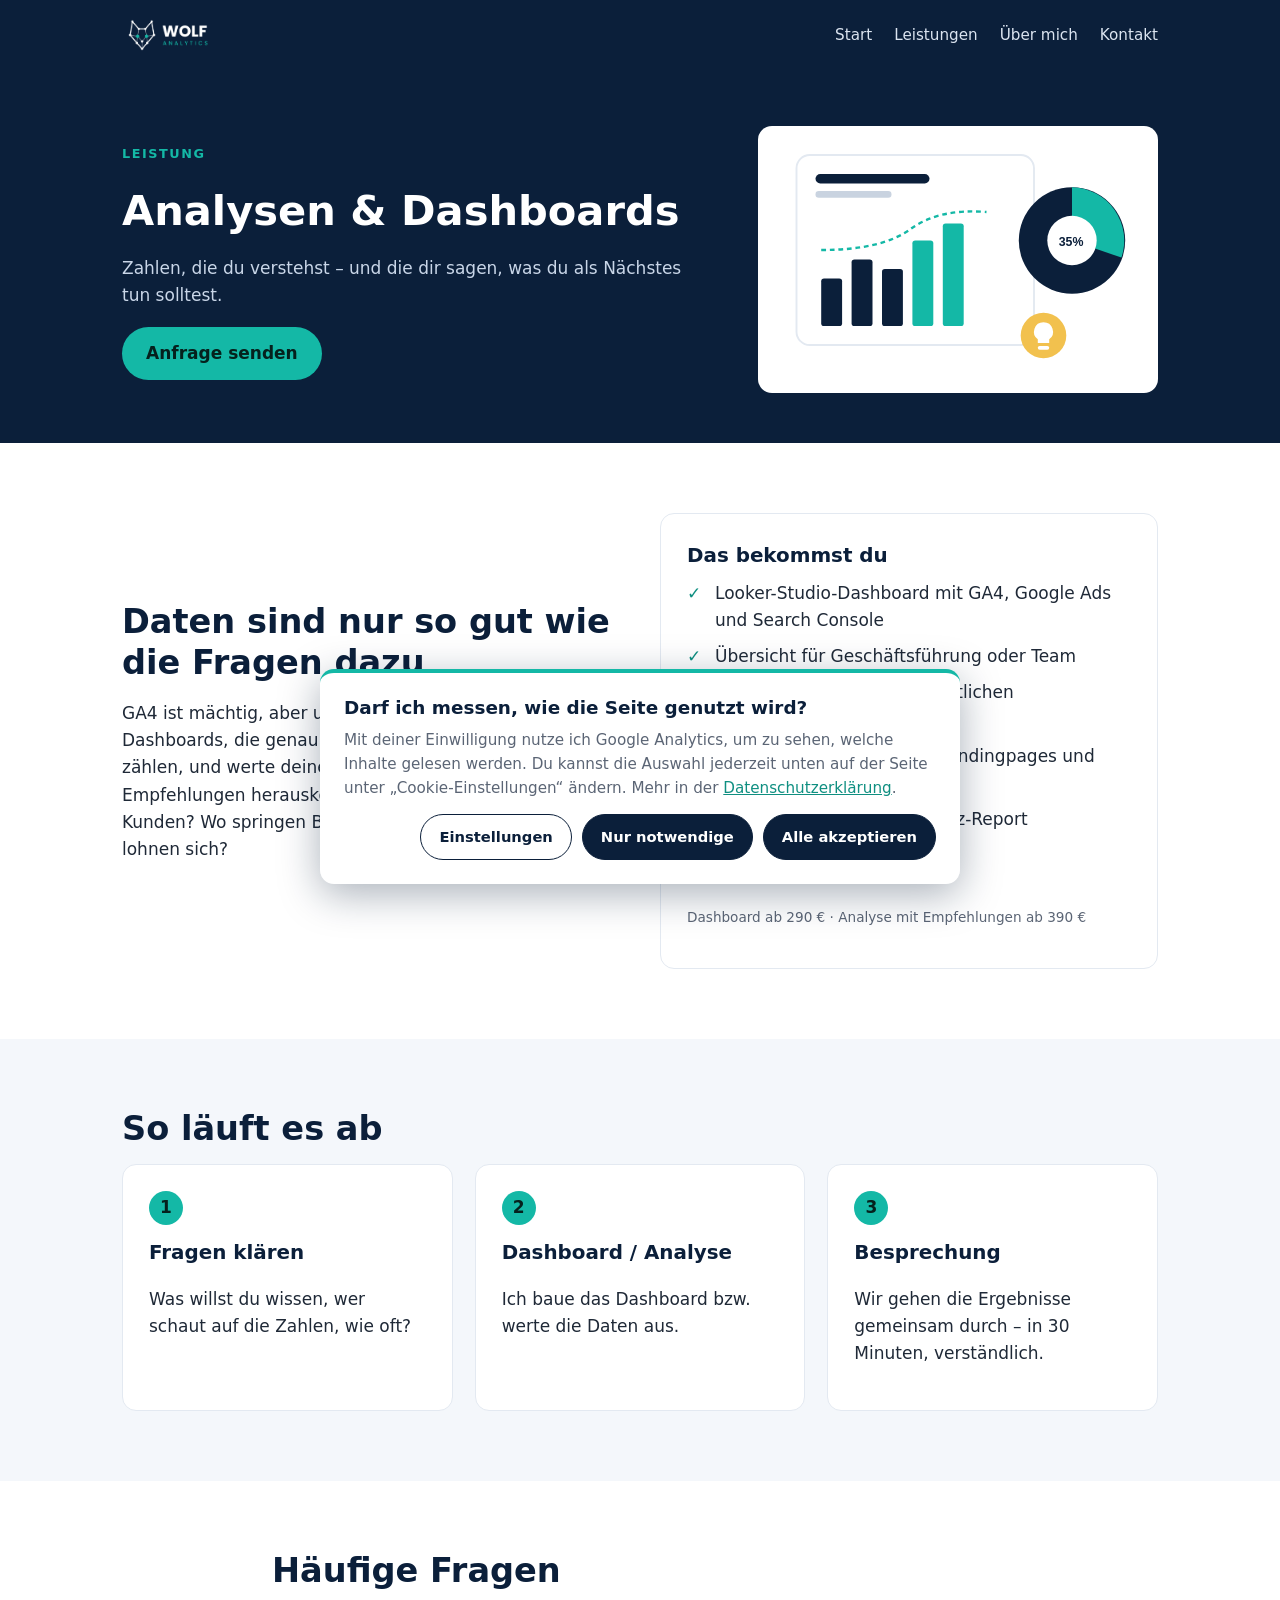
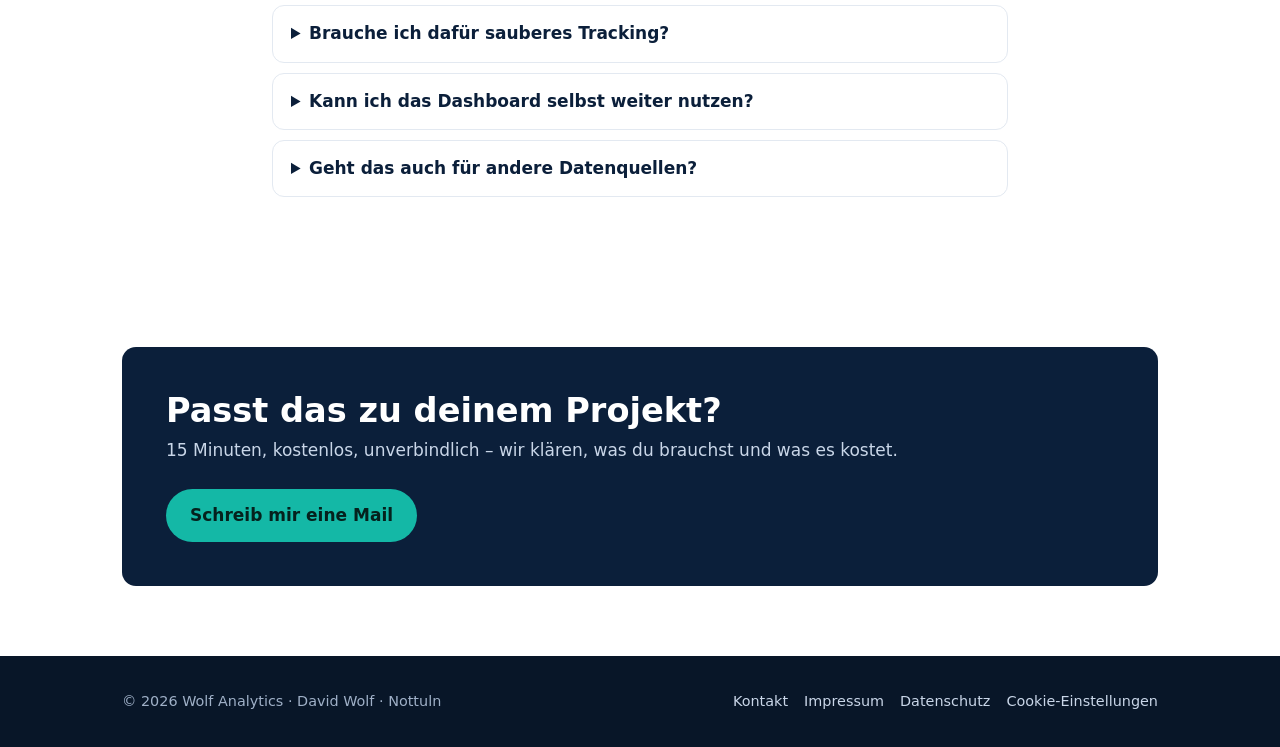
==== analysen.html @ b10b2778 "Neue Leistungsseiten (Tracking-Setup, Google Ads, Analysen, Unternehmensprofil), SVG-Illustrationen," ====
<!DOCTYPE html>
<html lang="de">
<head>
<meta charset="utf-8">
<meta name="viewport" content="width=device-width, initial-scale=1">
<title>Analysen & Looker-Studio-Dashboards – Wolf Analytics</title>
<meta name="description" content="Verständliche Auswertungen und Looker-Studio-Dashboards für GA4, Google Ads und Search Console – mit klaren Handlungsempfehlungen. Ab 290 €.">
<link rel="canonical" href="https://wolfanalytics.de/analysen.html">
<meta name="robots" content="index, follow">
<meta property="og:type" content="website">
<meta property="og:locale" content="de_DE">
<meta property="og:site_name" content="Wolf Analytics">
<meta property="og:title" content="Analysen & Looker-Studio-Dashboards – Wolf Analytics">
<meta property="og:description" content="Verständliche Auswertungen und Looker-Studio-Dashboards für GA4, Google Ads und Search Console – mit klaren Handlungsempfehlungen. Ab 290 €.">
<meta property="og:url" content="https://wolfanalytics.de/analysen.html">
<meta property="og:image" content="https://wolfanalytics.de/img/logo-dunkel.png">
<link rel="icon" href="img/icon.png">

<script>
window.dataLayer=window.dataLayer||[];function gtag(){dataLayer.push(arguments);}
gtag('consent','default',{ad_storage:'denied',ad_user_data:'denied',ad_personalization:'denied',analytics_storage:'denied',wait_for_update:500});
</script>
<script src="consent.js" defer></script>
<link rel="stylesheet" href="style.css">
</head>
<body>
<header class="site"><div class="wrap">
  <a class="brand" href="./"><img src="img/logo-dunkel.png" alt="Wolf Analytics" onerror="this.outerHTML='<span>WOLF<small>ANALYTICS</small></span>'"></a>
  <button class="menu-toggle" aria-label="Menü" onclick="document.querySelector('nav.main').classList.toggle('open')">☰</button>
  <nav class="main"><a href="index.html">Start</a><a href="leistungen.html">Leistungen</a><a href="ueber-mich.html">Über mich</a><a href="kontakt.html">Kontakt</a></nav>
</div></header>
<main>
<section class="page-head"><div class="wrap hero-grid">
  <div><span class="eyebrow">Leistung</span><h1>Analysen &amp; Dashboards</h1><p>Zahlen, die du verstehst – und die dir sagen, was du als Nächstes tun solltest.</p>
  <a class="btn" href="mailto:david@wolfanalytics.de?subject=Anfrage%20Analyse" style="margin-top:18px">Anfrage senden</a></div>
  <img class="hero-img" src="img/illu/analysen.svg" alt="" width="400" height="260">
</div></section>

<section><div class="wrap split">
  <div><h2>Daten sind nur so gut wie die Fragen dazu</h2><p>GA4 ist mächtig, aber unübersichtlich. Ich baue dir Dashboards, die genau die Zahlen zeigen, die für dich zählen, und werte deine Daten so aus, dass konkrete Empfehlungen herauskommen: Welche Kanäle bringen Kunden? Wo springen Besucher ab? Welche Kampagnen lohnen sich?</p></div>
  <div class="card"><h3>Das bekommst du</h3><ul class="check"><li>Looker-Studio-Dashboard mit GA4, Google Ads und Search Console</li><li>Übersicht für Geschäftsführung oder Team</li><li>Einmalige Analyse mit schriftlichen Empfehlungen</li><li>Auswertung von Kanälen, Landingpages und Conversions</li><li>Auf Wunsch monatlicher Kurz-Report</li></ul>
  <div class="price">ab 290 €</div><p class="note">Dashboard ab 290 € · Analyse mit Empfehlungen ab 390 €</p></div>
</div></section>

<section class="soft"><div class="wrap">
  <h2>So läuft es ab</h2>
  <div class="grid c3"><div class="card"><span class="num">1</span><h3>Fragen klären</h3><p>Was willst du wissen, wer schaut auf die Zahlen, wie oft?</p></div><div class="card"><span class="num">2</span><h3>Dashboard / Analyse</h3><p>Ich baue das Dashboard bzw. werte die Daten aus.</p></div><div class="card"><span class="num">3</span><h3>Besprechung</h3><p>Wir gehen die Ergebnisse gemeinsam durch – in 30 Minuten, verständlich.</p></div></div>
</div></section>

<section><div class="wrap narrow">
  <h2>Häufige Fragen</h2>
  <details class='faq'><summary>Brauche ich dafür sauberes Tracking?</summary><p>Ja – sonst analysieren wir falsche Zahlen. Wenn ich Zweifel habe, sage ich es dir vorher und wir prüfen zuerst das Tracking.</p></details><details class='faq'><summary>Kann ich das Dashboard selbst weiter nutzen?</summary><p>Ja, es gehört dir und aktualisiert sich automatisch.</p></details><details class='faq'><summary>Geht das auch für andere Datenquellen?</summary><p>Häufig ja, z. B. Shop-Daten oder Tabellen. Sprich mich einfach an.</p></details>
</div></section>

<section><div class="wrap"><div class="cta-band">
  <div><h2>Passt das zu deinem Projekt?</h2><p>15 Minuten, kostenlos, unverbindlich – wir klären, was du brauchst und was es kostet.</p></div>
  <a class="btn" href="mailto:david@wolfanalytics.de?subject=Anfrage%20Analyse">Schreib mir eine Mail</a>
</div></div></section>

</main>
<footer class="site"><div class="wrap">
  <div>© 2026 Wolf Analytics · David Wolf · Nottuln</div>
  <div><a href="kontakt.html">Kontakt</a><a href="impressum.html">Impressum</a><a href="datenschutz.html">Datenschutz</a><button type="button" class="linklike" data-open-consent>Cookie-Einstellungen</button></div>
</div></footer>
</body>
</html>
---- style.css ----
:root{
  --navy:#0B1F3A;
  --navy-2:#13294b;
  --teal:#14B8A6;
  --teal-dark:#0f8f81;
  --text:#1f2937;
  --muted:#5b6575;
  --bg:#ffffff;
  --bg-soft:#f4f7fb;
  --radius:14px;
  --max:1080px;
}
*{box-sizing:border-box}
html{scroll-behavior:smooth}
body{
  margin:0;
  font-family:system-ui,-apple-system,"Segoe UI",Roboto,"Helvetica Neue",Arial,sans-serif;
  color:var(--text);
  background:var(--bg);
  line-height:1.6;
  font-size:17px;
}
a{color:var(--teal-dark)}
img{max-width:100%;height:auto}
.wrap{max-width:var(--max);margin:0 auto;padding:0 22px}

/* Header */
header.site{
  background:var(--navy);
  position:sticky;top:0;z-index:10;
}
header.site .wrap{display:flex;align-items:center;justify-content:space-between;min-height:70px;gap:16px}
.brand{display:flex;align-items:center;text-decoration:none;color:#fff;font-weight:800;letter-spacing:.06em}
.brand img{height:40px;width:auto}
.brand span small{display:block;font-size:.62rem;letter-spacing:.32em;color:var(--teal);font-weight:600}
nav.main{display:flex;gap:22px;flex-wrap:wrap}
nav.main a{color:#dbe4f0;text-decoration:none;font-size:.95rem}
nav.main a:hover,nav.main a.active{color:#fff;border-bottom:2px solid var(--teal)}
.menu-toggle{display:none;background:none;border:1px solid #3b4f6e;color:#fff;border-radius:8px;padding:6px 10px;font-size:1rem}

/* Hero */
.hero{background:linear-gradient(160deg,var(--navy) 0%,var(--navy-2) 100%);color:#fff;padding:80px 0 90px}
.hero h1{font-size:clamp(2rem,4.5vw,3.1rem);line-height:1.15;margin:0 0 18px;max-width:780px}
.hero p.lead{font-size:1.2rem;color:#c9d6e8;max-width:680px;margin:0 0 30px}
.eyebrow{display:inline-block;color:var(--teal);font-weight:700;letter-spacing:.12em;text-transform:uppercase;font-size:.8rem;margin-bottom:14px}

.btn{display:inline-block;background:var(--teal);color:#05211d;font-weight:700;text-decoration:none;padding:13px 24px;border-radius:999px;transition:background .15s}
.btn:hover{background:#2dd4bf}
.btn.ghost{background:transparent;color:#fff;border:1.5px solid #4c6386;margin-left:10px}
.btn.ghost:hover{border-color:var(--teal)}

/* Sections */
section{padding:70px 0}
section.soft{background:var(--bg-soft)}
h2{font-size:clamp(1.6rem,3vw,2.1rem);color:var(--navy);margin:0 0 14px;line-height:1.2}
h3{color:var(--navy);margin:0 0 8px}
.intro{color:var(--muted);max-width:700px;margin:0 0 36px}

.grid{display:grid;gap:22px}
.grid.c3{grid-template-columns:repeat(3,1fr)}
.grid.c2{grid-template-columns:repeat(2,1fr)}
.card{background:#fff;border:1px solid #e3e9f1;border-radius:var(--radius);padding:26px}
.card .num{display:inline-flex;width:34px;height:34px;border-radius:50%;background:var(--teal);color:#05211d;font-weight:800;align-items:center;justify-content:center;margin-bottom:12px}

ul.check{list-style:none;padding:0;margin:0}
ul.check li{padding-left:28px;position:relative;margin-bottom:9px}
ul.check li::before{content:"✓";position:absolute;left:0;color:var(--teal-dark);font-weight:800}

.price{font-size:2rem;font-weight:800;color:var(--navy);margin:6px 0 2px}
.price small{font-size:.9rem;color:var(--muted);font-weight:500}
.card.featured{border:2px solid var(--teal);position:relative}
.badge{position:absolute;top:-12px;left:22px;background:var(--teal);color:#05211d;font-size:.75rem;font-weight:800;padding:3px 10px;border-radius:999px}
.note{font-size:.85rem;color:var(--muted)}

.cta-band{background:var(--navy);color:#fff;border-radius:var(--radius);padding:44px;display:flex;justify-content:space-between;align-items:center;gap:24px;flex-wrap:wrap}
.cta-band h2{color:#fff;margin:0 0 6px}
.cta-band p{margin:0;color:#c9d6e8}

.page-head{background:var(--navy);color:#fff;padding:56px 0 50px}
.page-head h1{margin:0;font-size:clamp(1.8rem,4vw,2.6rem)}
.page-head p{color:#c9d6e8;margin:10px 0 0;max-width:680px}

.legal h2{font-size:1.3rem;margin-top:34px}
.legal h3{font-size:1.05rem;margin-top:22px}

.contact-box{display:flex;gap:18px;align-items:center;margin:14px 0}
.contact-box .ico{width:46px;height:46px;border-radius:12px;background:var(--bg-soft);display:flex;align-items:center;justify-content:center;font-size:1.3rem}

/* Footer */
footer.site{background:#081628;color:#9fb0c7;padding:34px 0;font-size:.9rem}
footer.site .wrap{display:flex;justify-content:space-between;gap:16px;flex-wrap:wrap}
footer.site a{color:#c9d6e8;text-decoration:none;margin-right:16px}
footer.site a:hover{color:#fff}

@media (max-width:820px){
  .grid.c3,.grid.c2{grid-template-columns:1fr}
  .menu-toggle{display:block}
  nav.main{display:none;position:absolute;top:70px;left:0;right:0;background:var(--navy);flex-direction:column;padding:16px 22px;gap:14px}
  nav.main.open{display:flex}
  .btn.ghost{margin:12px 0 0}
  .hero{padding:56px 0 64px}
  .cta-band{padding:30px}
}

/* Einwilligungs-Banner */
.cc-wrap{position:fixed;left:0;right:0;bottom:0;z-index:100;padding:16px;display:flex;justify-content:center;pointer-events:none}
.cc-box{pointer-events:auto;max-width:640px;width:100%;background:#fff;color:var(--text);border-radius:var(--radius);box-shadow:0 10px 40px rgba(11,31,58,.35);padding:24px;border-top:4px solid var(--teal)}
.cc-box h2{font-size:1.15rem;margin:0 0 8px}
.cc-box p{font-size:.95rem;margin:0 0 14px;color:var(--muted)}
.cc-details{margin:0 0 14px;border-top:1px solid #e3e9f1;padding-top:10px}
.cc-row{display:flex;gap:10px;align-items:flex-start;font-size:.92rem;margin:8px 0;cursor:pointer}
.cc-row input{margin-top:4px;accent-color:var(--teal-dark)}
.cc-actions{display:flex;gap:10px;flex-wrap:wrap;justify-content:flex-end}
.cc-btn{font:inherit;font-weight:700;font-size:.92rem;border-radius:999px;padding:10px 18px;cursor:pointer;border:1.5px solid var(--navy)}
.cc-ghost{background:#fff;color:var(--navy)}
.cc-primary{background:var(--navy);color:#fff}
.cc-btn:hover{opacity:.9}
@media (max-width:520px){.cc-actions{flex-direction:column}.cc-btn{width:100%}}
footer.site button.linklike{background:none;border:0;padding:0;font:inherit;color:#c9d6e8;cursor:pointer}
footer.site button.linklike:hover{color:#fff}

/* Erweiterung: Illustrationen & Leistungsseiten */
.hero-grid{display:grid;grid-template-columns:1.15fr .85fr;gap:40px;align-items:center}
.hero-img{width:100%;height:auto;max-width:520px;justify-self:end}
.page-head .hero-img{max-width:400px;background:#fff;border-radius:var(--radius);padding:10px}
.split{display:grid;grid-template-columns:1fr 1fr;gap:40px;align-items:center}
.split img{width:100%;height:auto}
.svc{display:flex;flex-direction:column;text-decoration:none;color:inherit;transition:transform .15s,box-shadow .15s}
.svc:hover{transform:translateY(-3px);box-shadow:0 10px 30px rgba(11,31,58,.12)}
.svc img{width:100%;height:auto;border-radius:10px;background:#f4f7fb;margin-bottom:14px}
.svc p{color:var(--muted);flex:1}
.svc-price{font-weight:800;color:var(--navy);font-size:1.15rem}
.svc-more{color:var(--teal-dark);font-weight:700;margin-top:6px;font-size:.95rem}
.eyebrow.dark{color:var(--teal-dark)}
.narrow{max-width:780px}
details.faq{border:1px solid #e3e9f1;border-radius:12px;padding:14px 18px;margin:10px 0;background:#fff}
details.faq summary{cursor:pointer;font-weight:700;color:var(--navy)}
details.faq p{margin:10px 0 0;color:var(--muted)}
@media (max-width:820px){.hero-grid,.split{grid-template-columns:1fr}.hero-img{justify-self:start}}
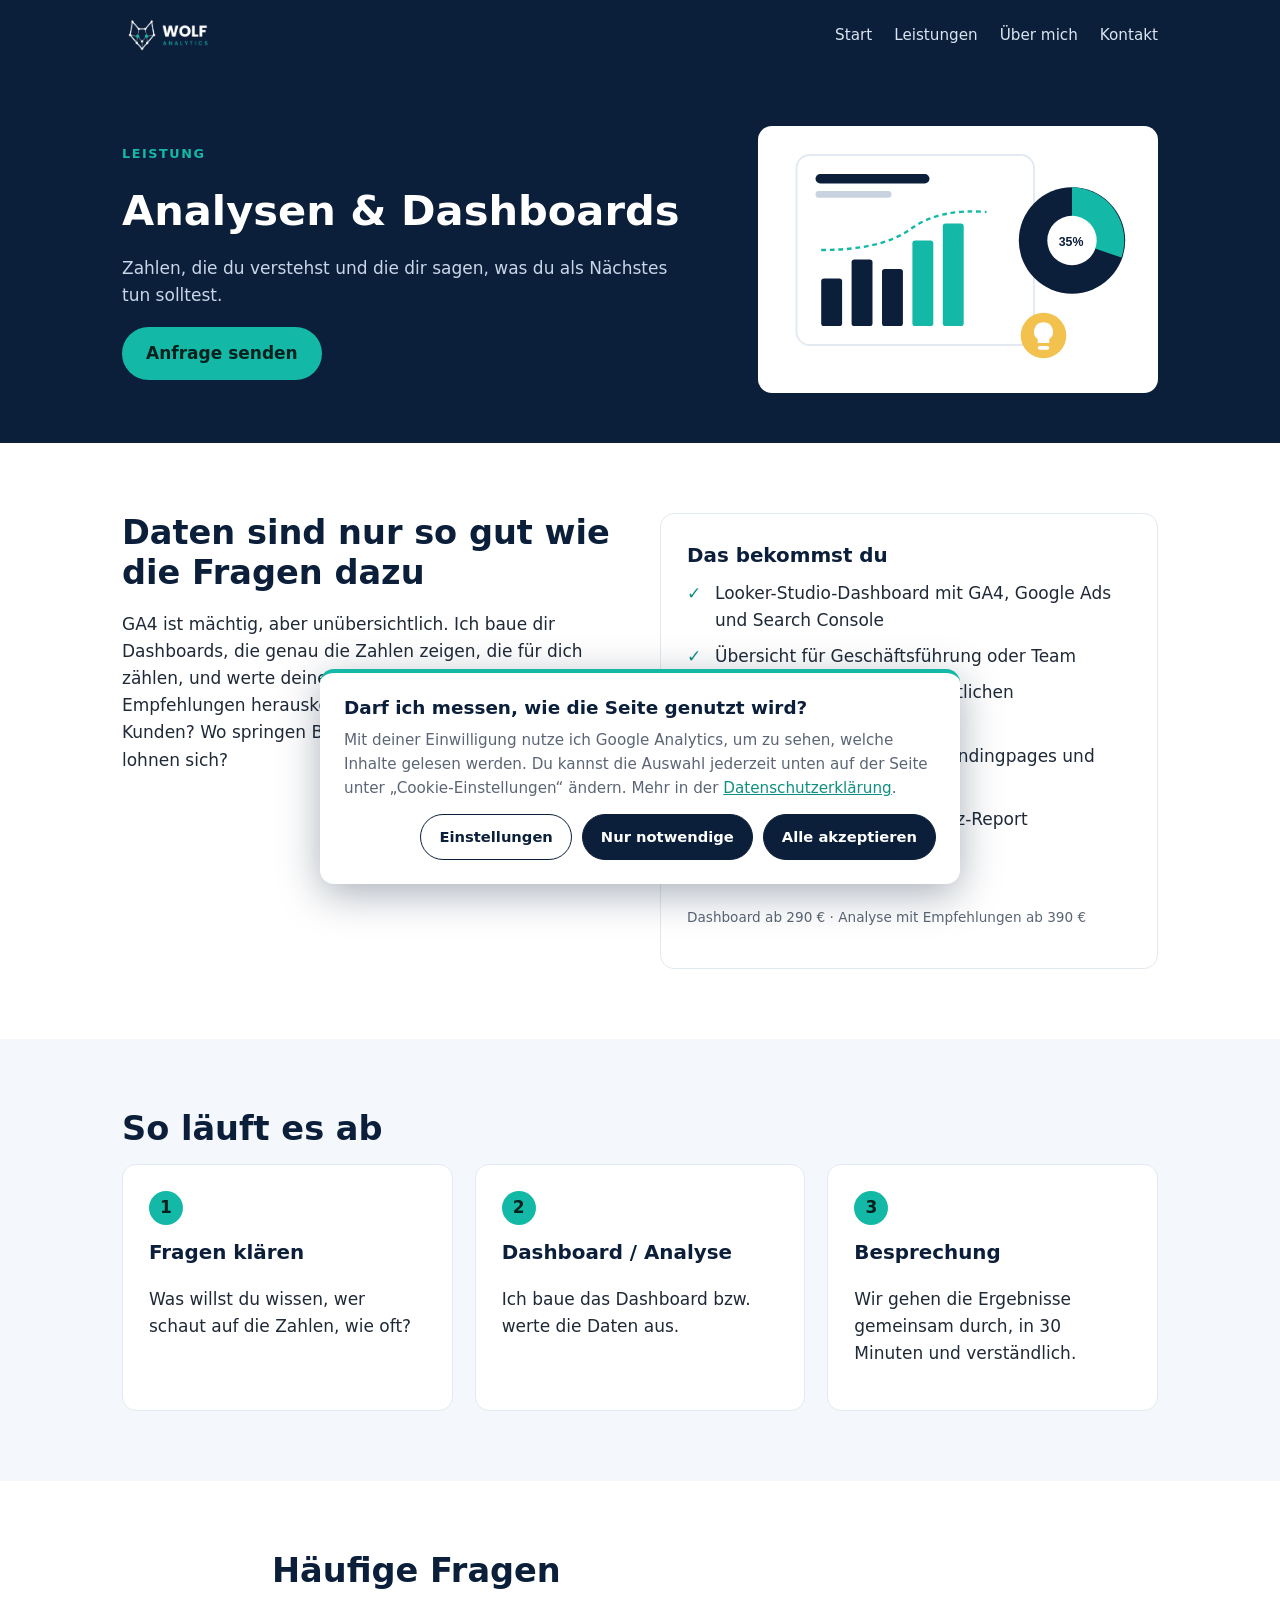
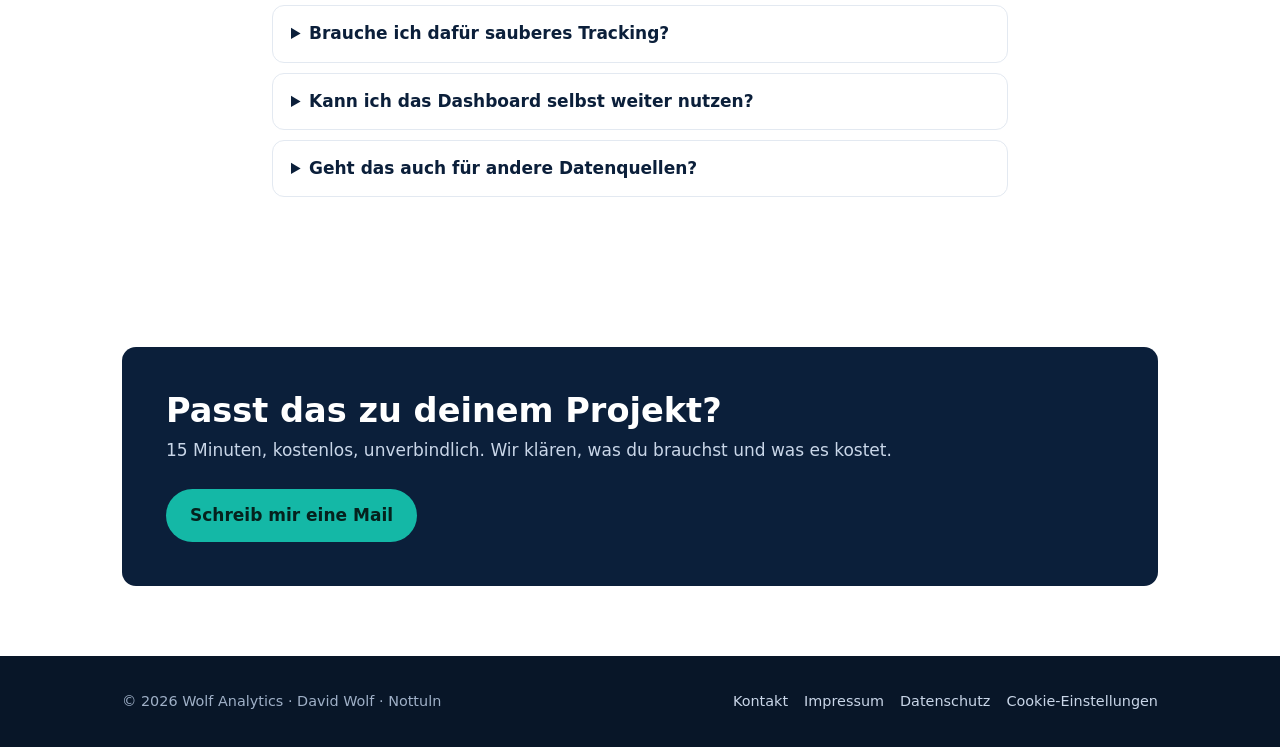
==== commit c1a374d5: "Über mich mit Ausbildung, Zertifikaten, 14 Jahren Erfahrung; Nebenberuflichkeit raus; weniger Gedank" ====
--- a/analysen.html
+++ b/analysen.html
@@ -4,14 +4,14 @@
 <meta charset="utf-8">
 <meta name="viewport" content="width=device-width, initial-scale=1">
 <title>Analysen & Looker-Studio-Dashboards – Wolf Analytics</title>
-<meta name="description" content="Verständliche Auswertungen und Looker-Studio-Dashboards für GA4, Google Ads und Search Console – mit klaren Handlungsempfehlungen. Ab 290 €.">
+<meta name="description" content="Verständliche Auswertungen und Looker-Studio-Dashboards für GA4, Google Ads und Search Console mit klaren Handlungsempfehlungen. Ab 290 €.">
 <link rel="canonical" href="https://wolfanalytics.de/analysen.html">
 <meta name="robots" content="index, follow">
 <meta property="og:type" content="website">
 <meta property="og:locale" content="de_DE">
 <meta property="og:site_name" content="Wolf Analytics">
 <meta property="og:title" content="Analysen & Looker-Studio-Dashboards – Wolf Analytics">
-<meta property="og:description" content="Verständliche Auswertungen und Looker-Studio-Dashboards für GA4, Google Ads und Search Console – mit klaren Handlungsempfehlungen. Ab 290 €.">
+<meta property="og:description" content="Verständliche Auswertungen und Looker-Studio-Dashboards für GA4, Google Ads und Search Console mit klaren Handlungsempfehlungen. Ab 290 €.">
 <meta property="og:url" content="https://wolfanalytics.de/analysen.html">
 <meta property="og:image" content="https://wolfanalytics.de/img/logo-dunkel.png">
 <link rel="icon" href="img/icon.png">
@@ -31,7 +31,7 @@
 </div></header>
 <main>
 <section class="page-head"><div class="wrap hero-grid">
-  <div><span class="eyebrow">Leistung</span><h1>Analysen &amp; Dashboards</h1><p>Zahlen, die du verstehst – und die dir sagen, was du als Nächstes tun solltest.</p>
+  <div><span class="eyebrow">Leistung</span><h1>Analysen &amp; Dashboards</h1><p>Zahlen, die du verstehst und die dir sagen, was du als Nächstes tun solltest.</p>
   <a class="btn" href="mailto:david@wolfanalytics.de?subject=Anfrage%20Analyse" style="margin-top:18px">Anfrage senden</a></div>
   <img class="hero-img" src="img/illu/analysen.svg" alt="" width="400" height="260">
 </div></section>
@@ -44,16 +44,16 @@
 
 <section class="soft"><div class="wrap">
   <h2>So läuft es ab</h2>
-  <div class="grid c3"><div class="card"><span class="num">1</span><h3>Fragen klären</h3><p>Was willst du wissen, wer schaut auf die Zahlen, wie oft?</p></div><div class="card"><span class="num">2</span><h3>Dashboard / Analyse</h3><p>Ich baue das Dashboard bzw. werte die Daten aus.</p></div><div class="card"><span class="num">3</span><h3>Besprechung</h3><p>Wir gehen die Ergebnisse gemeinsam durch – in 30 Minuten, verständlich.</p></div></div>
+  <div class="grid c3"><div class="card"><span class="num">1</span><h3>Fragen klären</h3><p>Was willst du wissen, wer schaut auf die Zahlen, wie oft?</p></div><div class="card"><span class="num">2</span><h3>Dashboard / Analyse</h3><p>Ich baue das Dashboard bzw. werte die Daten aus.</p></div><div class="card"><span class="num">3</span><h3>Besprechung</h3><p>Wir gehen die Ergebnisse gemeinsam durch, in 30 Minuten und verständlich.</p></div></div>
 </div></section>
 
 <section><div class="wrap narrow">
   <h2>Häufige Fragen</h2>
-  <details class='faq'><summary>Brauche ich dafür sauberes Tracking?</summary><p>Ja – sonst analysieren wir falsche Zahlen. Wenn ich Zweifel habe, sage ich es dir vorher und wir prüfen zuerst das Tracking.</p></details><details class='faq'><summary>Kann ich das Dashboard selbst weiter nutzen?</summary><p>Ja, es gehört dir und aktualisiert sich automatisch.</p></details><details class='faq'><summary>Geht das auch für andere Datenquellen?</summary><p>Häufig ja, z. B. Shop-Daten oder Tabellen. Sprich mich einfach an.</p></details>
+  <details class='faq'><summary>Brauche ich dafür sauberes Tracking?</summary><p>Ja, sonst analysieren wir falsche Zahlen. Wenn ich Zweifel habe, sage ich es dir vorher und wir prüfen zuerst das Tracking.</p></details><details class='faq'><summary>Kann ich das Dashboard selbst weiter nutzen?</summary><p>Ja, es gehört dir und aktualisiert sich automatisch.</p></details><details class='faq'><summary>Geht das auch für andere Datenquellen?</summary><p>Häufig ja, z. B. Shop-Daten oder Tabellen. Sprich mich einfach an.</p></details>
 </div></section>
 
 <section><div class="wrap"><div class="cta-band">
-  <div><h2>Passt das zu deinem Projekt?</h2><p>15 Minuten, kostenlos, unverbindlich – wir klären, was du brauchst und was es kostet.</p></div>
+  <div><h2>Passt das zu deinem Projekt?</h2><p>15 Minuten, kostenlos, unverbindlich. Wir klären, was du brauchst und was es kostet.</p></div>
   <a class="btn" href="mailto:david@wolfanalytics.de?subject=Anfrage%20Analyse">Schreib mir eine Mail</a>
 </div></div></section>
 
--- a/style.css
+++ b/style.css
@@ -137,3 +137,18 @@
 details.faq summary{cursor:pointer;font-weight:700;color:var(--navy)}
 details.faq p{margin:10px 0 0;color:var(--muted)}
 @media (max-width:820px){.hero-grid,.split{grid-template-columns:1fr}.hero-img{justify-self:start}}
+
+/* Startseite Variante C */
+.intro-me{display:flex;gap:16px;align-items:flex-start;margin-bottom:26px}
+.intro-me img{width:64px;height:64px;border-radius:50%;object-fit:cover;border:3px solid var(--teal);flex:none}
+.intro-me .lead{margin:0}
+.pillar{display:flex;flex-direction:column;text-decoration:none;color:inherit;transition:transform .15s,box-shadow .15s}
+.pillar:hover{transform:translateY(-3px);box-shadow:0 10px 30px rgba(11,31,58,.12)}
+.pillar img{width:100%;height:auto;border-radius:10px;background:#f4f7fb;margin-bottom:14px}
+.pillar p{color:var(--muted);flex:1}
+.pill-tag{display:inline-block;align-self:flex-start;background:var(--teal);color:#05211d;font-weight:800;font-size:.78rem;letter-spacing:.06em;text-transform:uppercase;padding:4px 10px;border-radius:999px;margin-bottom:8px}
+.btn.ghost-dark{background:transparent;color:var(--navy);border:1.5px solid var(--navy)}
+.steps>div{display:flex;gap:14px;align-items:flex-start;margin:0 0 16px}
+.steps .num{flex:none;margin:0}
+.split{align-items:start}
+.steps .num{display:inline-flex;width:34px;height:34px;border-radius:50%;background:var(--teal);color:#05211d;font-weight:800;align-items:center;justify-content:center}
